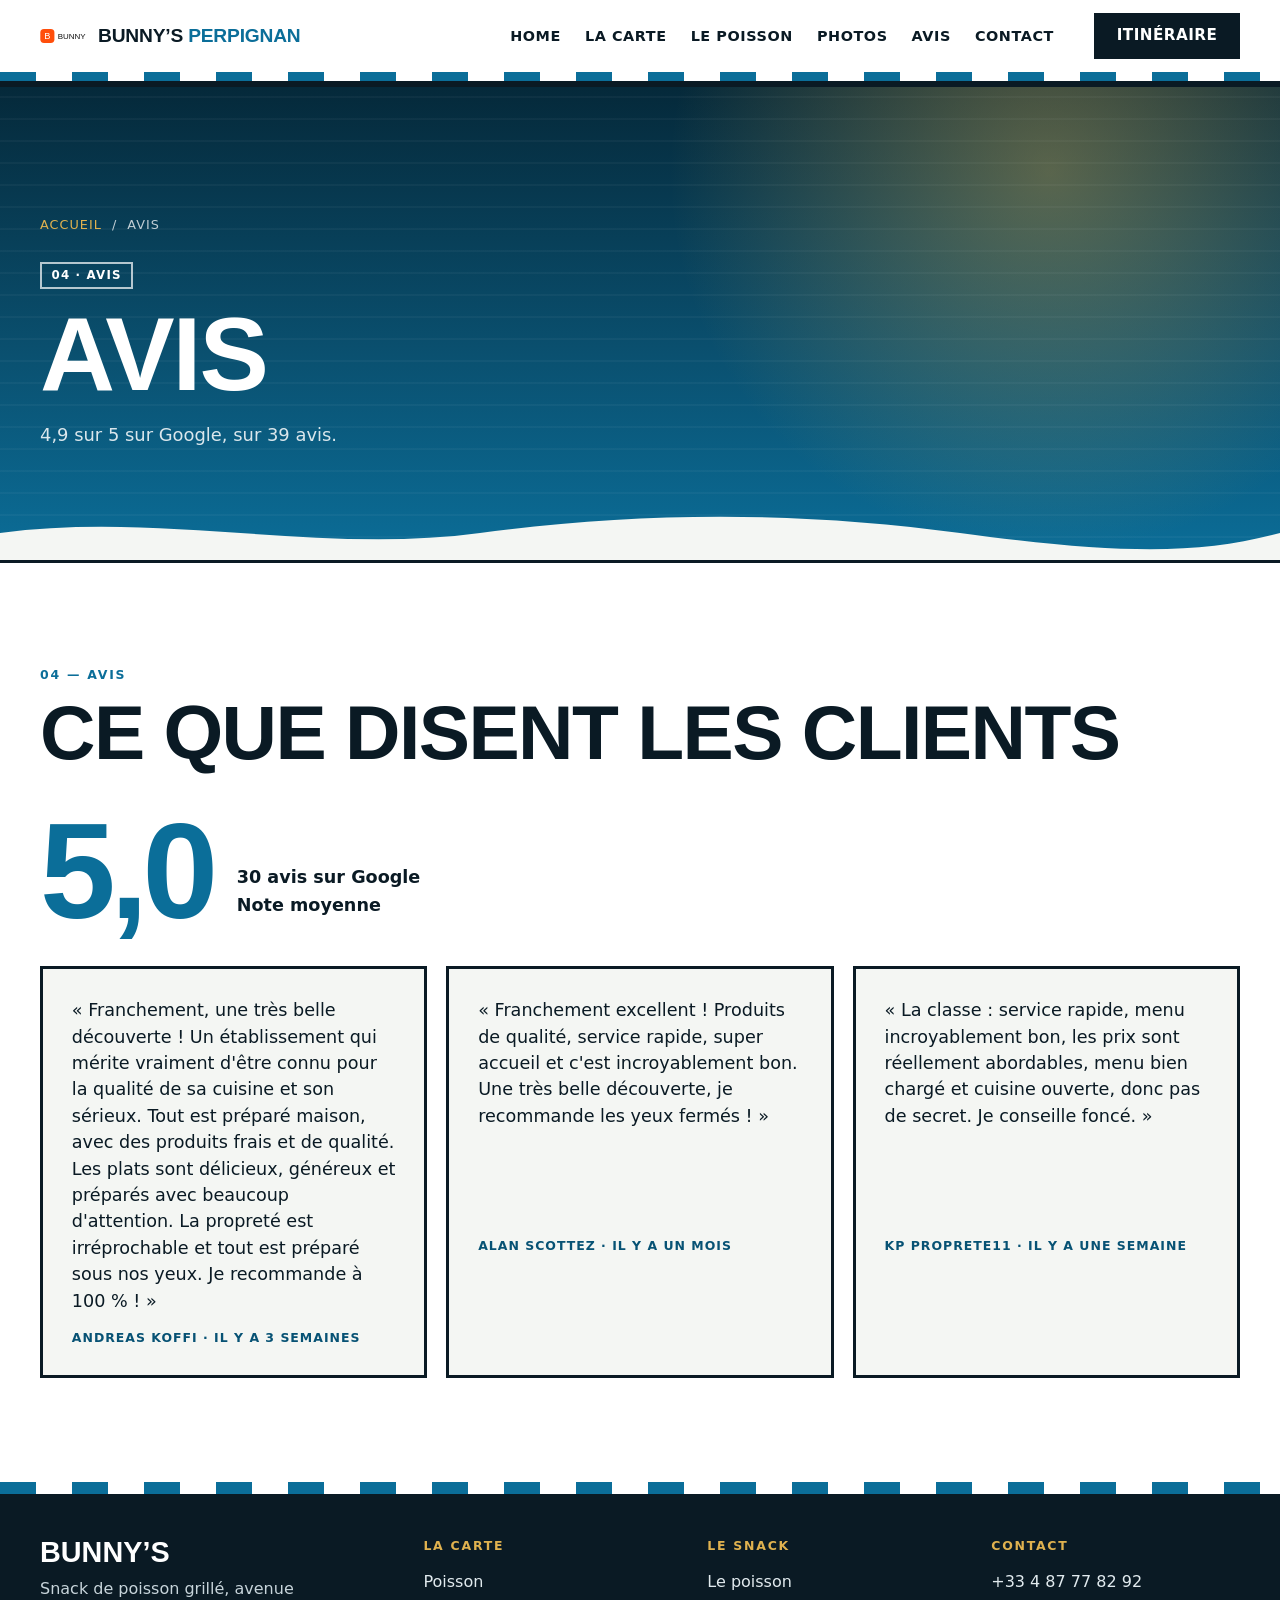
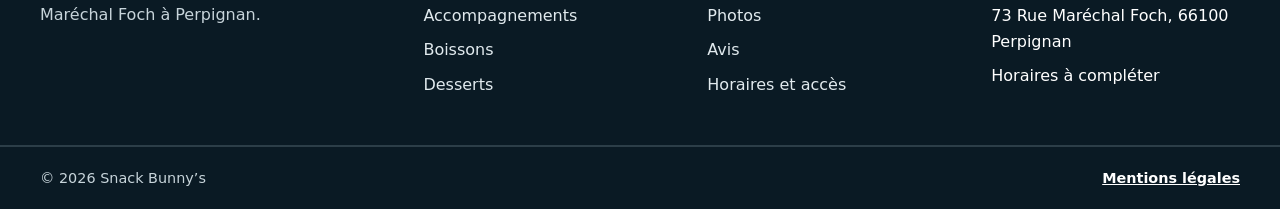
==== avis.html @ c8cc6d38 "Bunny3: Perpignan site with menu, reviews, business info and new icons Co-Authored-By: Claude Haiku " ====
<!doctype html>
<html lang="fr">
<head>
  <meta charset="UTF-8">
  <meta name="viewport" content="width=device-width, initial-scale=1">
  <title>Avis · Bunny’s</title>
  <meta name="description" content="Les avis clients du snack Bunny’s à Perpignan. Note Google 4,9/5 sur 39 avis.">
  <meta name="theme-color" content="#0B6E99">
  <meta name="color-scheme" content="light">
  <link rel="icon" href="assets/img/favicon.svg" type="image/svg+xml">
  <link rel="stylesheet" href="assets/css/styles.css">
  <link rel="stylesheet" href="assets/css/subpages5.css">
  <script>
    document.documentElement.classList.add('js');
    setTimeout(function () {
      if (!window.__ready) document.documentElement.classList.remove('js');
    }, 2500);
  </script>
</head>
<body class="lg-page">
  <a class="lg-skip" href="#main">Aller au contenu</a>

  <header class="lg-header">
    <nav class="lg-nav lg-wrap" aria-label="Navigation principale">
      <a class="lg-brand" href="index.html" aria-label="Snack Bunny’s, retour en haut">
        <img src="assets/img/logo-mark.svg" width="46" height="46" alt="">
        <span class="lg-brand__name">Bunny’s <span>Perpignan</span></span>
      </a>

      <ul class="lg-nav__links">
        <li><a href="index.html">Home</a></li>
        <li><a href="menu.html">La carte</a></li>
        <li><a href="poisson.html">Le poisson</a></li>
        <li><a href="photos.html">Photos</a></li>
        <li><a href="avis.html">Avis</a></li>
        <li><a href="contact.html">Contact</a></li>
      </ul>

      <a class="lg-btn lg-btn--navy lg-nav__cta" href="https://www.google.com/maps/dir/?api=1&amp;destination=Snack+La+Gamba+Perpignan+73+Rue+Mar%C3%A9chal+Foch+66100+B%C3%A9ziers" rel="noopener">Itinéraire</a>

      <button class="lg-burger" type="button" data-burger aria-expanded="false" aria-controls="drawer">
        <span class="lg-burger__label">Menu</span>
        <span class="lg-burger__bars" aria-hidden="true"></span>
      </button>
    </nav>
    <div class="lg-awning" aria-hidden="true"></div>
  </header>

  <div class="lg-drawer" id="drawer" hidden>
    <div class="lg-wrap lg-drawer__inner">
      <div class="lg-drawer__top">
        <span class="lg-drawer__title">Bunny’s</span>
        <button class="lg-icon-btn" type="button" data-drawer-close aria-label="Fermer le menu">
          <svg class="lg-icon" aria-hidden="true"><use href="#icon-close"></use></svg>
        </button>
      </div>
      <ol class="lg-drawer__links">
        <li><a href="index.html"><span>01</span>Home</a></li>
        <li><a href="menu.html"><span>02</span>La carte</a></li>
        <li><a href="poisson.html"><span>03</span>Le poisson</a></li>
        <li><a href="photos.html"><span>04</span>Photos</a></li>
        <li><a href="avis.html"><span>05</span>Avis</a></li>
        <li><a href="contact.html"><span>06</span>Contact</a></li>
      </ol>
      <ul class="lg-drawer__meta">
        <li data-open-status>Ouvert · Ferme à 00:00</li>
        <li>73 Rue Maréchal Foch, 66100 Perpignan</li>
        <li><a href="tel:+33487778292">+33 4 87 77 82 92</a></li>
      </ul>
    </div>
  </div>


  <main id="main">
    <section class="lg-sub-hero">
      <div class="lg-wrap">
        <nav class="lg-sub-hero__crumbs" aria-label="Fil d'Ariane"><a href="index.html">Accueil</a><span aria-hidden="true">/</span><span>Avis</span></nav>
        <p class="lg-sub-hero__kicker">04 · Avis</p>
        <h1 class="lg-sub-hero__title">Avis</h1>
        <p class="lg-sub-hero__lead">4,9 sur 5 sur Google, sur 39 avis.</p>
      </div>
      <svg class="lg-sub-hero__wave" viewBox="0 0 1440 90" preserveAspectRatio="none" aria-hidden="true" focusable="false"><path d="M0 45 C180 10 360 80 540 45 S900 10 1080 45 S1350 80 1440 45 L1440 90 L0 90 Z" fill="currentColor"/></svg>
    </section>

<section class="lg-section lg-avis" id="avis" aria-labelledby="avis-title">
      <div class="lg-wrap">
        <header class="lg-section__head lg-reveal">
          <p class="lg-kicker lg-kicker--sea">04 — Avis</p>
          <h2 class="lg-h2" id="avis-title">Ce que disent les clients</h2>
        </header>
        <div class="lg-avis__top lg-reveal">
          <p class="lg-avis__score">5,0</p>
          <p class="lg-avis__count">30 avis sur Google<br>Note moyenne</p>
        </div>
        <ul class="lg-quotes">
          <li class="lg-quote lg-reveal">
            <p class="lg-quote__text">« Franchement, une très belle découverte ! Un établissement qui mérite vraiment d'être connu pour la qualité de sa cuisine et son sérieux. Tout est préparé maison, avec des produits frais et de qualité. Les plats sont délicieux, généreux et préparés avec beaucoup d'attention. La propreté est irréprochable et tout est préparé sous nos yeux. Je recommande à 100 % ! »</p>
            <p class="lg-quote__who">Andreas Koffi · il y a 3 semaines</p>
          </li>
          <li class="lg-quote lg-reveal">
            <p class="lg-quote__text">« Franchement excellent ! Produits de qualité, service rapide, super accueil et c'est incroyablement bon. Une très belle découverte, je recommande les yeux fermés ! »</p>
            <p class="lg-quote__who">Alan Scottez · il y a un mois</p>
          </li>
          <li class="lg-quote lg-reveal">
            <p class="lg-quote__text">« La classe : service rapide, menu incroyablement bon, les prix sont réellement abordables, menu bien chargé et cuisine ouverte, donc pas de secret. Je conseille foncé. »</p>
            <p class="lg-quote__who">kp Proprete11 · il y a une semaine</p>
          </li>
        </ul>
      </div>
    </section>
  </main>

  <footer class="lg-footer">
    <div class="lg-wrap lg-footer__grid">
      <div>
        <p class="lg-footer__brand">Bunny’s</p>
        <p class="lg-footer__blurb">Snack de poisson grillé, avenue Maréchal Foch à Perpignan.</p>
      </div>
      <nav aria-labelledby="footer-carte">
        <h2 class="lg-footer__title" id="footer-carte">La carte</h2>
        <ul class="lg-footer__links">
          <li><a href="menu.html" data-menu-target="poisson">Poisson</a></li>
          <li><a href="menu.html" data-menu-target="accompagnements">Accompagnements</a></li>
          <li><a href="menu.html" data-menu-target="boissons">Boissons</a></li>
          <li><a href="menu.html" data-menu-target="desserts">Desserts</a></li>
        </ul>
      </nav>
      <nav aria-labelledby="footer-snack">
        <h2 class="lg-footer__title" id="footer-snack">Le snack</h2>
        <ul class="lg-footer__links">
          <li><a href="poisson.html">Le poisson</a></li>
          <li><a href="photos.html">Photos</a></li>
          <li><a href="avis.html">Avis</a></li>
          <li><a href="contact.html">Horaires et accès</a></li>
        </ul>
      </nav>
      <div>
        <h2 class="lg-footer__title">Contact</h2>
        <ul class="lg-footer__links">
          <li><a href="tel:+33487778292">+33 4 87 77 82 92</a></li>
          <li>73 Rue Maréchal Foch, 66100 Perpignan</li>
          <li data-open-status>Ouvert · Ferme à 00:00</li>
        </ul>
      </div>
    </div>
    <div class="lg-footer__bottom">
      <div class="lg-wrap lg-footer__bottom-inner">
        <p>© <span id="year">2026</span> Snack Bunny’s</p>
        <a href="mentions-legales.html">Mentions légales</a>
      </div>
    </div>
  </footer>

  <nav class="lg-dock" aria-label="Actions rapides">
    <a class="lg-dock__btn" href="tel:+33487778292">
      <svg class="lg-icon" aria-hidden="true"><use href="#icon-phone"></use></svg> Appeler
    </a>
    <a class="lg-dock__btn lg-dock__btn--sea" href="https://www.google.com/maps/dir/?api=1&amp;destination=Snack+La+Gamba+Perpignan+73+Rue+Mar%C3%A9chal+Foch+66100+B%C3%A9ziers" rel="noopener">Itinéraire</a>
  </nav>

  <dialog class="lg-lightbox" id="lightbox" aria-labelledby="lightbox-caption">
    <div class="lg-lightbox__inner">
      <button class="lg-icon-btn lg-lightbox__close" type="button" data-lightbox-close aria-label="Fermer la galerie">
        <svg class="lg-icon" aria-hidden="true"><use href="#icon-close"></use></svg>
      </button>
      <button class="lg-icon-btn" type="button" data-lightbox-prev aria-label="Photo précédente">
        <svg class="lg-icon" aria-hidden="true" style="transform:rotate(180deg)"><use href="#icon-arrow"></use></svg>
      </button>
      <figure class="lg-lightbox__figure">
        <img src="" alt="" width="1200" height="900">
        <figcaption id="lightbox-caption"><span data-lightbox-caption></span> <span class="lg-lightbox__count" data-lightbox-count></span></figcaption>
      </figure>
      <button class="lg-icon-btn" type="button" data-lightbox-next aria-label="Photo suivante">
        <svg class="lg-icon" aria-hidden="true"><use href="#icon-arrow"></use></svg>
      </button>
    </div>
  </dialog>

  <!-- Inline SVG sprite -->
  <svg width="0" height="0" style="position:absolute" aria-hidden="true" focusable="false">
    <symbol id="icon-arrow" viewBox="0 0 24 24"><path d="M5 12h14M13 6l6 6-6 6" fill="none" stroke="currentColor" stroke-width="2.4" stroke-linecap="square" stroke-linejoin="miter"/></symbol>
    <symbol id="icon-phone" viewBox="0 0 24 24"><path d="M5 4h4l2 5-2.5 1.5a11 11 0 0 0 5 5L15 13l5 2v4a2 2 0 0 1-2 2A16 16 0 0 1 3 6a2 2 0 0 1 2-2" fill="none" stroke="currentColor" stroke-width="2.2" stroke-linejoin="miter"/></symbol>
    <symbol id="icon-close" viewBox="0 0 24 24"><path d="M6 6l12 12M18 6L6 18" fill="none" stroke="currentColor" stroke-width="2.4" stroke-linecap="square"/></symbol>
  </svg>

  <script src="assets/js/main.js" defer></script>
</body>
</html>
---- assets/css/styles.css ----
/* ==========================================================================
   La Gamba Royale · Template 5 · styles.css
   Market and harbour look: chalkboard, ticket menu, awning stripes.
   Square corners, thick ink rules, no shadows. Prefix: lg-
   Tokens on :root   Mobile-first
   ========================================================================== */

/* ---------- 1. Fonts & tokens ---------- */
@font-face {
  font-family: "Syne";
  src: url("../fonts/syne-latin-wght-normal.woff2") format("woff2");
  font-weight: 400 800;
  font-style: normal;
  font-display: swap;
}
@font-face {
  font-family: "Public Sans";
  src: url("../fonts/public-sans-latin-wght-normal.woff2") format("woff2");
  font-weight: 100 900;
  font-style: normal;
  font-display: swap;
}

:root {
  --paper: #F4F6F3;
  --white: #FFFFFF;
  --ink: #0A1A24;
  --ink-soft: #2C3E48;
  --muted: #4A5B63;
  --sea: #0B6E99;
  --sea-deep: #075274;
  --aqua: #CFE9EF;
  --brass: #E0B24F;
  --chalk-bg: #1F2D35;
  --chalk: #EEF2EE;
  --wood: #8A6A44;

  --font-display: "Syne", "Arial Black", "Helvetica Neue", Arial, sans-serif;
  --font-body: "Public Sans", system-ui, -apple-system, "Segoe UI", Roboto, Arial, sans-serif;

  --rule: 3px solid var(--ink);
  --header-h: 72px;
}

/* ---------- 2. Base ---------- */
*,
*::before,
*::after { box-sizing: border-box; }

html {
  scroll-behavior: smooth;
  -webkit-text-size-adjust: 100%;
}

body {
  margin: 0;
  background: var(--paper);
  color: var(--ink);
  font: 400 1rem/1.6 var(--font-body);
  overflow-x: hidden;
  padding-bottom: 84px;
}
body.is-locked { overflow: hidden; }

img,
svg { display: block; max-width: 100%; }

h1, h2, h3, p, ul, ol, figure, dl, dd, blockquote { margin: 0; }
ul, ol { padding: 0; list-style: none; }
a { color: inherit; }

h1, h2, h3 {
  font-family: var(--font-display);
  font-weight: 800;
  line-height: .95;
  letter-spacing: -0.02em;
}

:focus-visible {
  outline: 3px solid var(--brass);
  outline-offset: 2px;
  box-shadow: 0 0 0 5px var(--ink);
}

.lg-visually-hidden {
  position: absolute;
  width: 1px;
  height: 1px;
  overflow: hidden;
  clip: rect(0 0 0 0);
  white-space: nowrap;
}

.lg-skip {
  position: absolute;
  left: 16px;
  top: -100px;
  z-index: 100;
  padding: 10px 16px;
  background: var(--brass);
  color: var(--ink);
  border: var(--rule);
  font-weight: 700;
  text-decoration: none;
}
.lg-skip:focus { top: 16px; }

/* Visible placeholder marker: replace before going live */
.lg-placeholder {
  background: var(--brass);
  color: var(--ink);
  padding: 0 .3em;
  font-weight: 700;
}

.lg-wrap {
  width: min(100% - 32px, 1200px);
  margin-inline: auto;
}

.lg-section {
  padding-block: clamp(4rem, 9vw, 6.5rem);
  border-top: var(--rule);
  scroll-margin-top: calc(var(--header-h) + 14px);
}

.lg-section__head {
  display: grid;
  gap: .8rem;
  margin-bottom: clamp(2rem, 5vw, 3rem);
}

.lg-h2 {
  font-size: clamp(2.5rem, 7vw, 4.8rem);
  text-transform: uppercase;
}

.lg-kicker {
  font: 700 .78rem/1.3 var(--font-body);
  letter-spacing: .14em;
  text-transform: uppercase;
}
.lg-kicker--sea { color: var(--sea); }

.lg-note {
  margin-top: 1rem;
  font-size: .92rem;
  color: var(--muted);
}

.lg-icon {
  width: 1.1em;
  height: 1.1em;
  flex: none;
  color: currentColor;
}

.lg-photo {
  width: 100%;
  height: 100%;
  object-fit: cover;
  background: linear-gradient(135deg, #B9DCE6 0%, #0B6E99 100%);
}

/* ---------- 3. Buttons ---------- */
.lg-btn {
  display: inline-flex;
  align-items: center;
  justify-content: center;
  gap: .55em;
  min-height: 52px;
  padding: .75em 1.3em;
  border: var(--rule);
  border-radius: 0;
  background: var(--white);
  color: var(--ink);
  font: 700 .95rem/1 var(--font-body);
  letter-spacing: .03em;
  text-transform: uppercase;
  text-decoration: none;
  cursor: pointer;
  transition: background-color .15s ease, color .15s ease;
}
.lg-btn:hover { background: var(--ink); color: var(--white); }

.lg-btn--navy { background: var(--ink); color: var(--white); }
.lg-btn--navy:hover { background: var(--sea); border-color: var(--sea); }

.lg-btn--sea { background: var(--sea); color: var(--white); border-color: var(--sea); }
.lg-btn--sea:hover { background: var(--ink); border-color: var(--ink); }

.lg-btn--line { background: transparent; }
.lg-btn--line-navy { background: transparent; border-color: var(--white); color: var(--white); }
.lg-btn--line-navy:hover { background: var(--white); color: var(--ink); }

.lg-icon-btn {
  display: inline-grid;
  place-items: center;
  width: 50px;
  height: 50px;
  border: var(--rule);
  border-radius: 0;
  background: var(--white);
  color: var(--ink);
  cursor: pointer;
}
.lg-icon-btn:hover { background: var(--ink); color: var(--white); }

/* ---------- 4. Header, awning, drawer ---------- */
.lg-progress {
  position: fixed;
  inset: 0 0 auto 0;
  height: 5px;
  z-index: 70;
  background: var(--brass);
  transform-origin: 0 50%;
  transform: scaleX(0);
}

.lg-header {
  position: sticky;
  top: 0;
  z-index: 50;
  background: var(--white);
  border-bottom: var(--rule);
}

/* Striped awning under the header */
.lg-awning {
  height: 12px;
  background: repeating-linear-gradient(90deg, var(--sea) 0 36px, var(--white) 36px 72px);
  border-bottom: var(--rule);
}

.lg-nav {
  display: flex;
  align-items: center;
  gap: 1rem;
  min-height: var(--header-h);
}

.lg-brand {
  display: inline-flex;
  align-items: center;
  gap: .75rem;
  margin-right: auto;
  text-decoration: none;
}
.lg-brand__name {
  font: 800 1.2rem/1 var(--font-display);
  text-transform: uppercase;
  letter-spacing: -0.01em;
}
.lg-brand__name span { color: var(--sea); }

.lg-nav__links { display: none; }
.lg-nav__cta { display: none; min-height: 46px; padding-block: .55em; }

.lg-burger {
  display: inline-flex;
  align-items: center;
  gap: .7rem;
  min-height: 48px;
  padding: 0;
  border: 0;
  background: none;
  color: var(--ink);
  font: 700 .85rem/1 var(--font-body);
  letter-spacing: .1em;
  text-transform: uppercase;
  cursor: pointer;
}
.lg-burger__bars,
.lg-burger__bars::before,
.lg-burger__bars::after {
  display: block;
  width: 26px;
  height: 3px;
  background: var(--ink);
  content: "";
}
.lg-burger__bars { position: relative; }
.lg-burger__bars::before { position: absolute; top: -8px; left: 0; }
.lg-burger__bars::after { position: absolute; top: 8px; left: 0; }

.lg-drawer {
  position: fixed;
  inset: 0;
  z-index: 60;
  overflow-y: auto;
  background: var(--paper);
  animation: lg-in .3s ease both;
}
.lg-drawer[hidden] { display: none; }
.lg-drawer__inner {
  display: flex;
  flex-direction: column;
  min-height: 100%;
  padding-block: 1rem 2rem;
}
.lg-drawer__top {
  display: flex;
  align-items: center;
  justify-content: space-between;
  min-height: var(--header-h);
}
.lg-drawer__title {
  font: 800 1.3rem/1 var(--font-display);
  text-transform: uppercase;
}
.lg-drawer__links {
  display: grid;
  margin-block: 2rem;
  border-top: var(--rule);
}
.lg-drawer__links a {
  display: flex;
  align-items: baseline;
  gap: 1rem;
  padding-block: .9rem;
  border-bottom: var(--rule);
  font: 800 clamp(2.3rem, 9vw, 3.2rem)/1 var(--font-display);
  text-transform: uppercase;
  text-decoration: none;
}
.lg-drawer__links a:hover { color: var(--sea); }
.lg-drawer__links span {
  font: 700 .85rem/1 var(--font-body);
  color: var(--sea);
}
.lg-drawer__meta {
  display: grid;
  gap: .5rem;
  margin-top: auto;
  font-size: 1.05rem;
}

@keyframes lg-in {
  from { opacity: 0; transform: translateY(12px); }
  to { opacity: 1; transform: none; }
}

/* ---------- 5. Hero: sea sky, chalkboard menu, wave edge ---------- */
.lg-hero {
  position: relative;
  isolation: isolate;
  overflow: hidden;
  color: var(--white);
  padding-block: clamp(3rem, 7vw, 5rem) clamp(5rem, 10vw, 7rem);
  background:
    radial-gradient(circle at 82% 18%, rgba(224, 178, 79, .38) 0, rgba(224, 178, 79, 0) 34%),
    linear-gradient(180deg, #05293A 0%, #0A4F6E 55%, #0B6E99 100%);
}
/* Faint horizontal sea lines */
.lg-hero::before {
  content: "";
  position: absolute;
  inset: 0;
  z-index: -1;
  background: repeating-linear-gradient(0deg, rgba(255, 255, 255, .035) 0 2px, transparent 2px 22px);
}
.lg-hero__grid {
  display: grid;
  gap: 3rem;
  align-items: center;
}
.lg-hero__text { display: grid; gap: 1.3rem; }
.lg-hero__eyebrow {
  justify-self: start;
  padding: .4em .8em;
  border: 2px solid rgba(255, 255, 255, .7);
  font: 700 .74rem/1.2 var(--font-body);
  letter-spacing: .16em;
  text-transform: uppercase;
}
.lg-hero__title {
  display: grid;
  font-size: clamp(3.8rem, 14vw, 9rem);
  line-height: .84;
  text-transform: uppercase;
  letter-spacing: -0.035em;
}
.lg-hero__word { display: block; }
.lg-hero__word--outline {
  color: transparent;
  -webkit-text-stroke: 2px var(--white);
  padding-left: .3em;
}
.lg-hero__lead {
  max-width: 40ch;
  font-size: clamp(1.1rem, 2.4vw, 1.3rem);
  color: #E4F3F8;
}
.lg-hero .lg-placeholder { color: var(--ink); }
.lg-hero__actions {
  display: flex;
  flex-wrap: wrap;
  gap: .75rem;
}
.lg-hero .lg-btn--line-navy:hover { color: var(--ink); }
.lg-btn--brass {
  background: var(--brass);
  border-color: var(--brass);
  color: var(--ink);
}
.lg-btn--brass:hover { background: var(--white); border-color: var(--white); color: var(--ink); }

/* Chalkboard, tilted, with a brass tag */
.lg-board {
  position: relative;
  justify-self: center;
  width: 100%;
  max-width: 440px;
  padding: 2.2rem 1.8rem 1.6rem;
  background: var(--chalk-bg);
  color: var(--chalk);
  border: 12px solid var(--wood);
  box-shadow: 0 30px 50px -28px rgba(0, 0, 0, .6), inset 0 0 0 3px rgba(238, 242, 238, .08);
  transform: rotate(-2deg);
}
.lg-board__tag {
  position: absolute;
  top: -18px;
  right: -14px;
  padding: .45em .8em;
  background: var(--brass);
  color: var(--ink);
  border: 2px solid var(--ink);
  font: 800 .72rem/1.2 var(--font-body);
  letter-spacing: .08em;
  text-transform: uppercase;
  transform: rotate(4deg);
}
.lg-board__head {
  font: 800 2rem/1 var(--font-display);
  text-transform: uppercase;
  text-align: center;
  padding-bottom: .9rem;
  margin-bottom: .6rem;
  border-bottom: 2px dashed rgba(238, 242, 238, .5);
}
.lg-board__list { display: grid; gap: .8rem; }
.lg-board__list li {
  display: flex;
  align-items: baseline;
  gap: .5rem;
  font-size: 1.15rem;
  font-weight: 600;
}
.lg-board__dots {
  flex: 1;
  min-width: 1.5rem;
  border-bottom: 2px dotted rgba(238, 242, 238, .6);
  transform: translateY(-.3em);
}
.lg-board .lg-placeholder { background: var(--brass); }
.lg-board__rating {
  margin-top: 1.2rem;
  padding-top: .9rem;
  border-top: 2px dashed rgba(238, 242, 238, .5);
  text-align: center;
  font-weight: 700;
}
.lg-board__score {
  font: 800 1.8rem/1 var(--font-display);
  color: var(--brass);
  margin-right: .3rem;
}

/* Wave edge into the paper section below */
.lg-hero__wave {
  position: absolute;
  left: 0;
  bottom: -1px;
  width: 100%;
  height: 70px;
  color: var(--paper);
}

/* ---------- 6. Info board: four tiles under the hero ---------- */
.lg-board-info {
  background: var(--paper);
  padding-block: 0 clamp(3rem, 7vw, 4.5rem);
}
.lg-board-info__grid {
  display: grid;
  gap: 0;
  border: var(--rule);
  background: var(--white);
  transform: translateY(-1.5rem);
  box-shadow: none;
}
.lg-tile {
  display: grid;
  align-content: start;
  gap: .5rem;
  padding: 1.3rem 1.4rem;
  border-bottom: var(--rule);
}
.lg-tile:last-child { border-bottom: 0; }
.lg-tile__label {
  display: inline-flex;
  justify-self: start;
  padding: .25em .6em;
  background: var(--ink);
  color: var(--white);
  font: 700 .7rem/1.3 var(--font-body);
  letter-spacing: .12em;
  text-transform: uppercase;
}
.lg-tile__status {
  font: 800 1.35rem/1.2 var(--font-display);
  text-transform: uppercase;
}
.lg-tile__value {
  font-weight: 700;
  font-size: 1.1rem;
  line-height: 1.35;
}

/* Phone tile: solid sea block, reads as the main action */
.lg-tile--call {
  background: var(--sea);
  color: var(--white);
}
.lg-tile--call .lg-tile__label {
  background: var(--white);
  color: var(--ink);
}
.lg-tile__phone {
  display: inline-flex;
  align-items: center;
  gap: .5rem;
  font: 800 1.35rem/1.2 var(--font-display);
  text-decoration: none;
  color: var(--white);
}
.lg-tile__phone:hover { text-decoration: underline; text-underline-offset: 4px; }

/* Services: checklist with square ticks */
.lg-checks {
  display: grid;
  gap: .35rem;
  font-weight: 700;
}
.lg-checks li {
  display: flex;
  align-items: center;
  gap: .55rem;
}
.lg-checks li::before {
  content: "";
  flex: none;
  width: 14px;
  height: 14px;
  background: var(--sea);
  border: 2px solid var(--ink);
}

/* ---------- 7. Tableau: tabs and ticket cards ---------- */
.lg-tableau { background: var(--paper); }
.lg-tabs {
  display: flex;
  flex-wrap: wrap;
  gap: .5rem;
  margin-bottom: 2rem;
}
.lg-tab {
  min-height: 48px;
  padding: .6em 1.2em;
  border: var(--rule);
  border-radius: 0;
  background: var(--white);
  color: var(--ink);
  font: 700 .98rem/1 var(--font-body);
  text-transform: uppercase;
  letter-spacing: .03em;
  cursor: pointer;
}
.lg-tab:hover { background: var(--aqua); }
.lg-tab[aria-selected="true"] {
  background: var(--ink);
  color: var(--white);
}

.lg-panel[hidden] { display: none; }

.lg-tickets {
  display: grid;
  gap: 1.2rem;
}
.lg-ticket {
  position: relative;
  display: grid;
  align-content: start;
  gap: .6rem;
  padding: 1.6rem 1.6rem 1.4rem;
  background: var(--white);
  border: var(--rule);
}
/* Perforation: a dashed rule near the top, like a torn ticket */
.lg-ticket::before {
  content: "";
  position: absolute;
  left: 0;
  right: 0;
  top: 52px;
  border-top: 2px dashed var(--ink);
}
.lg-ticket__no {
  justify-self: start;
  padding: .3em .6em;
  background: var(--brass);
  border: 2px solid var(--ink);
  font: 800 .75rem/1 var(--font-body);
  letter-spacing: .08em;
  text-transform: uppercase;
}
.lg-ticket__name {
  padding-top: 1.6rem;
  font-size: clamp(1.7rem, 4vw, 2.2rem);
  text-transform: uppercase;
}
.lg-ticket__desc { color: var(--muted); }
.lg-ticket__price {
  margin-top: .6rem;
  font: 800 1.3rem/1 var(--font-display);
  color: var(--sea);
}

.lg-rows { display: grid; }
.lg-row {
  display: flex;
  align-items: baseline;
  gap: .6rem;
  padding: 1rem 0;
  border-bottom: 2px solid var(--ink);
  font-size: 1.1rem;
}
.lg-row:first-child { border-top: 2px solid var(--ink); }
.lg-row__name { font-weight: 700; }
.lg-row__leader {
  flex: 1;
  min-width: 2rem;
  border-bottom: 2px dotted var(--ink);
  transform: translateY(-.3em);
}
.lg-row__price {
  font-weight: 800;
  white-space: nowrap;
  color: var(--sea);
}

/* ---------- 8. Poisson: steps ---------- */
.lg-poisson { background: var(--aqua); }
.lg-poisson__grid {
  display: grid;
  gap: 2.5rem;
  align-items: center;
}
.lg-poisson__figure {
  position: relative;
  aspect-ratio: 1 / 1;
  border: var(--rule);
  overflow: hidden;
  background: var(--white);
}
.lg-poisson__figure .lg-photo { position: absolute; inset: 0; }
.lg-poisson__body { display: grid; gap: 1.4rem; align-content: start; }
.lg-poisson__body .lg-h2 { font-size: clamp(2.3rem, 6vw, 4rem); }
.lg-steps { display: grid; gap: 1rem; }
.lg-steps li {
  display: grid;
  grid-template-columns: 3.2rem 1fr;
  gap: 1rem;
  align-items: start;
  padding: 1rem;
  background: var(--white);
  border: var(--rule);
}
.lg-steps li > span {
  display: grid;
  place-items: center;
  width: 3.2rem;
  height: 3.2rem;
  background: var(--sea);
  color: var(--white);
  font: 800 1.3rem/1 var(--font-display);
}
.lg-steps h3 {
  font-size: 1.25rem;
  text-transform: uppercase;
  margin-bottom: .2rem;
}
.lg-steps p { color: var(--muted); }
.lg-poisson__note { font-weight: 700; }

/* ---------- 9. Photos: contact sheet ---------- */
.lg-photos { background: var(--paper); }
.lg-sheet {
  display: grid;
  gap: 1.2rem;
  padding: 1.2rem;
  background: var(--ink);
}
.lg-sheet__frame {
  position: relative;
  display: block;
  padding: 10px 10px 44px;
  background: var(--white);
  border: 0;
  cursor: zoom-in;
  transition: transform .2s ease;
}
.lg-sheet__frame:hover { transform: rotate(-1deg) scale(1.01); }
.lg-sheet__frame .lg-photo {
  aspect-ratio: 4 / 3;
  height: auto;
}
.lg-sheet__no {
  position: absolute;
  left: 10px;
  bottom: 12px;
  font: 800 1.1rem/1 var(--font-display);
  color: var(--ink);
}

/* ---------- 10. Avis ---------- */
.lg-avis { background: var(--white); }
.lg-avis__top {
  display: flex;
  flex-wrap: wrap;
  align-items: flex-end;
  gap: .5rem 1.5rem;
  margin-bottom: 2.5rem;
}
.lg-avis__score {
  font: 800 clamp(5rem, 16vw, 8.5rem)/.8 var(--font-display);
  color: var(--sea);
  letter-spacing: -0.04em;
}
.lg-avis__count {
  font-weight: 700;
  font-size: 1.1rem;
  padding-bottom: .4rem;
}
.lg-quotes {
  display: grid;
  gap: 1.2rem;
}
.lg-quote {
  display: grid;
  gap: 1rem;
  padding: 1.8rem;
  background: var(--paper);
  border: var(--rule);
}
.lg-quote__text {
  font-size: 1.1rem;
  line-height: 1.5;
  font-weight: 500;
}
.lg-quote__who {
  font: 700 .78rem/1.3 var(--font-body);
  letter-spacing: .08em;
  text-transform: uppercase;
  color: var(--sea-deep);
}

/* ---------- 11. Infos ---------- */
.lg-infos { background: var(--paper); }
.lg-infos__grid {
  display: grid;
  gap: 1.5rem;
}
.lg-card {
  display: grid;
  align-content: start;
  gap: 1rem;
  padding: 1.8rem;
  background: var(--white);
  border: var(--rule);
}
.lg-card__title {
  font-size: 1.7rem;
  text-transform: uppercase;
  padding-bottom: .6rem;
  border-bottom: var(--rule);
}
.lg-card__big {
  font: 700 1.3rem/1.3 var(--font-body);
}
.lg-card__phone { font-size: 1.3rem; font-weight: 800; }
.lg-card__phone a { text-decoration: none; color: var(--sea); }

.lg-hours { display: grid; }
.lg-hours li {
  display: flex;
  justify-content: space-between;
  gap: 1rem;
  padding: .55rem 0;
  border-bottom: 1px dashed var(--ink);
  font-weight: 700;
}
.lg-hours__time { text-align: right; font-weight: 500; }
.lg-hours li.is-today {
  background: var(--brass);
  padding-inline: .6rem;
  margin-inline: -.6rem;
  border-bottom-color: transparent;
}

.lg-map {
  position: relative;
  min-height: 300px;
  overflow: hidden;
  border: var(--rule);
  background: var(--aqua);
}
.lg-map img {
  width: 100%;
  height: 100%;
  min-height: 300px;
  object-fit: cover;
}
.lg-map figcaption {
  position: absolute;
  left: 1rem;
  bottom: 1rem;
}

/* ---------- 12. CTA ---------- */
.lg-cta {
  background: var(--sea);
  color: var(--white);
  padding-block: clamp(4rem, 9vw, 6.5rem);
}
.lg-cta__inner {
  display: grid;
  gap: 1.2rem;
  justify-items: start;
}
.lg-cta__title {
  font-size: clamp(2.8rem, 9vw, 6rem);
  text-transform: uppercase;
  line-height: .9;
}
.lg-cta__title span {
  background: var(--brass);
  color: var(--ink);
  padding: 0 .15em;
}
.lg-cta__status { font-weight: 700; }
.lg-cta__actions {
  display: flex;
  flex-wrap: wrap;
  gap: .75rem;
  margin-top: .4rem;
}
.lg-cta .lg-placeholder { color: var(--ink); }

/* ---------- 13. Footer ---------- */
.lg-footer {
  position: relative;
  background: var(--ink);
  color: var(--white);
  padding-top: 3.5rem;
}
.lg-footer::before {
  content: "";
  position: absolute;
  left: 0;
  right: 0;
  top: 0;
  height: 12px;
  background: repeating-linear-gradient(90deg, var(--sea) 0 36px, var(--white) 36px 72px);
}
.lg-footer__grid {
  display: grid;
  gap: 2.2rem;
}
.lg-footer__brand {
  font: 800 1.8rem/1 var(--font-display);
  text-transform: uppercase;
}
.lg-footer__blurb {
  margin-top: .6rem;
  color: #C7D4DA;
  max-width: 28ch;
}
.lg-footer__title {
  font: 700 .78rem/1.3 var(--font-body);
  letter-spacing: .14em;
  text-transform: uppercase;
  color: var(--brass);
  margin-bottom: .9rem;
}
.lg-footer__links { display: grid; gap: .55rem; }
.lg-footer__links a { text-decoration: none; color: #E1EAEE; }
.lg-footer__links a:hover { color: var(--brass); text-decoration: underline; text-underline-offset: 3px; }
.lg-footer :focus-visible { outline-color: var(--brass); box-shadow: none; }
.lg-footer .lg-placeholder { color: var(--ink); }
.lg-footer__bottom {
  margin-top: 3rem;
  border-top: 2px solid var(--ink-soft);
  padding-block: 1.2rem;
  font-size: .9rem;
  color: #C7D4DA;
}
.lg-footer__bottom-inner {
  display: flex;
  flex-wrap: wrap;
  gap: .5rem 1.5rem;
  justify-content: space-between;
}
.lg-footer__bottom a { color: var(--white); font-weight: 700; }

/* ---------- 14. Mobile dock ---------- */
.lg-dock {
  position: fixed;
  inset: auto 0 0 0;
  z-index: 40;
  display: grid;
  grid-template-columns: 1fr 1fr;
  background: var(--white);
  border-top: var(--rule);
  padding-bottom: env(safe-area-inset-bottom);
}
.lg-dock__btn {
  display: inline-flex;
  align-items: center;
  justify-content: center;
  gap: .4em;
  min-height: 56px;
  color: var(--ink);
  font: 700 .95rem/1 var(--font-body);
  text-transform: uppercase;
  text-decoration: none;
}
.lg-dock__btn + .lg-dock__btn { border-left: var(--rule); }
.lg-dock__btn--sea { background: var(--sea); color: var(--white); }

/* ---------- 15. Lightbox ---------- */
.lg-lightbox {
  width: min(100% - 24px, 1100px);
  max-height: calc(100svh - 24px);
  padding: 0;
  border: var(--rule);
  border-radius: 0;
  background: var(--white);
  color: var(--ink);
}
.lg-lightbox::backdrop { background: rgba(10, 26, 36, .88); }
.lg-lightbox[open] { display: block; }
.lg-lightbox__inner {
  display: grid;
  grid-template-columns: auto 1fr auto;
  align-items: center;
  gap: .75rem;
  padding: 1rem;
}
.lg-lightbox__figure { display: grid; gap: .6rem; min-width: 0; }
.lg-lightbox__figure img {
  width: 100%;
  max-height: calc(100svh - 170px);
  object-fit: contain;
  background: var(--paper);
  border: 2px solid var(--ink);
}
.lg-lightbox__figure figcaption { font-weight: 700; }
.lg-lightbox__count { color: var(--muted); margin-left: .5rem; }
.lg-lightbox__close {
  position: absolute;
  top: .6rem;
  right: .6rem;
  z-index: 1;
}

/* ---------- 16. Reveal ---------- */
.lg-reveal {
  transition:
    opacity .6s ease var(--delay, 0s),
    transform .6s ease var(--delay, 0s);
}
.js .lg-reveal:not(.is-visible) {
  opacity: 0;
  transform: translateY(16px);
}

/* ---------- 17. Legal page ---------- */
.lg-legal {
  width: min(100% - 32px, 768px);
  padding-block: clamp(3rem, 7vw, 5rem);
}
.lg-legal__title {
  margin-top: .8rem;
  font-size: clamp(2.8rem, 8vw, 4.4rem);
  text-transform: uppercase;
}
.lg-legal__updated {
  margin-top: 1rem;
  margin-bottom: 1.25rem;
  color: var(--muted);
}
.lg-legal__section {
  padding-block: 2rem;
  border-top: var(--rule);
}
.lg-legal__h {
  display: flex;
  flex-wrap: wrap;
  gap: .3rem .7rem;
  margin-bottom: 1rem;
  font-size: clamp(1.4rem, 4vw, 1.8rem);
  text-transform: uppercase;
}
.lg-legal__h span { color: var(--sea); }
.lg-legal__section p + p { margin-top: .8rem; }
.lg-legal__section a { color: var(--sea); font-weight: 700; }
.lg-legal__dl { display: grid; gap: .2rem 1rem; }
.lg-legal__dl dt {
  margin-top: .7rem;
  font: 700 .78rem/1.4 var(--font-body);
  letter-spacing: .06em;
  text-transform: uppercase;
  color: var(--muted);
}
.lg-legal__dl dd { font-size: 1.05rem; }
.lg-legal__back { margin-top: 2.5rem; }
.lg-legal .lg-btn--line-navy { border-color: var(--ink); color: var(--ink); }
.lg-legal .lg-btn--line-navy:hover { background: var(--ink); color: var(--white); }

/* ---------- 18. Breakpoints ---------- */
@media (min-width: 560px) {
  .lg-board-info__grid { grid-template-columns: 1fr 1fr; }
  .lg-tile:nth-child(odd) { border-right: var(--rule); }
  .lg-tile:nth-child(-n+2) { border-bottom: var(--rule); }
  .lg-tile:nth-child(n+3) { border-bottom: 0; }
  .lg-sheet { grid-template-columns: repeat(2, 1fr); }
  .lg-legal__dl { grid-template-columns: 220px 1fr; }
  .lg-legal__dl dt { margin-top: .3rem; }
}

@media (min-width: 760px) {
  .lg-tickets { grid-template-columns: 1fr 1fr; }
  .lg-poisson__grid { grid-template-columns: 1fr 1fr; gap: 4rem; }
  .lg-quotes { grid-template-columns: repeat(3, 1fr); }
  .lg-infos__grid { grid-template-columns: 1fr 1fr; }
  .lg-map { grid-column: span 2; min-height: 360px; }
  .lg-map img { min-height: 360px; }
  .lg-board-info__grid { grid-template-columns: repeat(4, 1fr); transform: translateY(-2.5rem); }
  .lg-tile { border-bottom: 0; border-right: var(--rule); }
  .lg-tile:last-child { border-right: 0; }
  .lg-footer__grid { grid-template-columns: 1.4fr 1fr 1fr 1fr; }
  .lg-sheet { grid-template-columns: repeat(3, 1fr); }
  .lg-dock { display: none; }
  body { padding-bottom: 0; }
  .lg-nav__cta { display: inline-flex; }
  .lg-hero__grid { grid-template-columns: 1.1fr .9fr; }
}

@media (min-width: 900px) {
  .lg-burger { display: none; }
  .lg-drawer { display: none !important; }
  .lg-nav__links {
    display: flex;
    gap: 1.5rem;
    font-weight: 700;
    font-size: .9rem;
    text-transform: uppercase;
    letter-spacing: .04em;
  }
  .lg-nav__links a {
    text-decoration: none;
    padding-block: .3rem;
    border-bottom: 3px solid transparent;
  }
  .lg-nav__links a:hover { border-bottom-color: var(--sea); }
  .lg-nav__cta { margin-left: 1.5rem; }
  .lg-infos__grid { grid-template-columns: 1fr 1fr 1fr; }
  .lg-map { grid-column: auto; min-height: 100%; }
  .lg-map img { height: 100%; }
}

/* ---------- 19. Reduced motion ---------- */
@media (prefers-reduced-motion: reduce) {
  *,
  *::before,
  *::after {
    animation-duration: .01ms !important;
    animation-iteration-count: 1 !important;
    transition-duration: .01ms !important;
    scroll-behavior: auto !important;
  }
  .lg-reveal,
  .js .lg-reveal:not(.is-visible) {
    opacity: 1;
    transform: none;
  }
}

/* Hero photo: faded into the sea gradient, behind the text and board */
.lg-hero__photo {
  position: absolute;
  inset: 0;
  z-index: -1;
  margin: 0;
}
.lg-hero__photo img {
  width: 100%;
  height: 100%;
  object-fit: cover;
  opacity: .42;
  -webkit-mask-image: linear-gradient(90deg, transparent 0%, #000 45%, #000 100%);
          mask-image: linear-gradient(90deg, transparent 0%, #000 45%, #000 100%);
}
---- assets/css/subpages5.css ----
/* Sub-pages for La Gamba Royale: menu and contact */
.lg-page .lg-sub-hero {
  position: relative;
  overflow: hidden;
  padding: calc(var(--header-h) + 56px) 0 clamp(72px, 9vw, 110px);
  color: var(--white);
  background:
    radial-gradient(circle at 82% 18%, rgba(224, 178, 79, .38) 0, rgba(224, 178, 79, 0) 34%),
    linear-gradient(180deg, #05293A 0%, #0A4F6E 55%, #0B6E99 100%);
}
.lg-page .lg-sub-hero::before {
  content: "";
  position: absolute;
  inset: 0;
  background: repeating-linear-gradient(0deg, rgba(255, 255, 255, .035) 0 2px, transparent 2px 22px);
  pointer-events: none;
}
.lg-sub-hero__crumbs {
  position: relative;
  display: flex;
  gap: 10px;
  font-size: .8rem;
  letter-spacing: .08em;
  text-transform: uppercase;
  color: rgba(255, 255, 255, .75);
  margin-bottom: 26px;
}
.lg-sub-hero__crumbs a { color: var(--brass); text-decoration: none; }
.lg-sub-hero__kicker {
  position: relative;
  display: inline-block;
  padding: .4em .8em;
  border: 2px solid rgba(255, 255, 255, .7);
  font: 700 .74rem/1.2 var(--font-body);
  letter-spacing: .1em;
  text-transform: uppercase;
  margin: 0 0 18px;
}
.lg-sub-hero__title {
  position: relative;
  font-family: var(--font-display);
  font-weight: 800;
  font-size: clamp(3rem, 9vw, 6.5rem);
  line-height: .92;
  letter-spacing: -.02em;
  text-transform: uppercase;
  margin: 0 0 18px;
}
.lg-sub-hero__lead {
  position: relative;
  max-width: 50ch;
  margin: 0;
  color: rgba(255, 255, 255, .85);
  font-size: clamp(1rem, 1.4vw, 1.15rem);
}
.lg-sub-hero__wave {
  position: absolute;
  left: 0;
  bottom: -1px;
  width: 100%;
  height: 56px;
  color: var(--paper);
}
.lg-page .lg-tableau { padding-top: clamp(56px, 8vw, 96px); }
.lg-page .lg-infos { padding-top: clamp(56px, 8vw, 96px); }
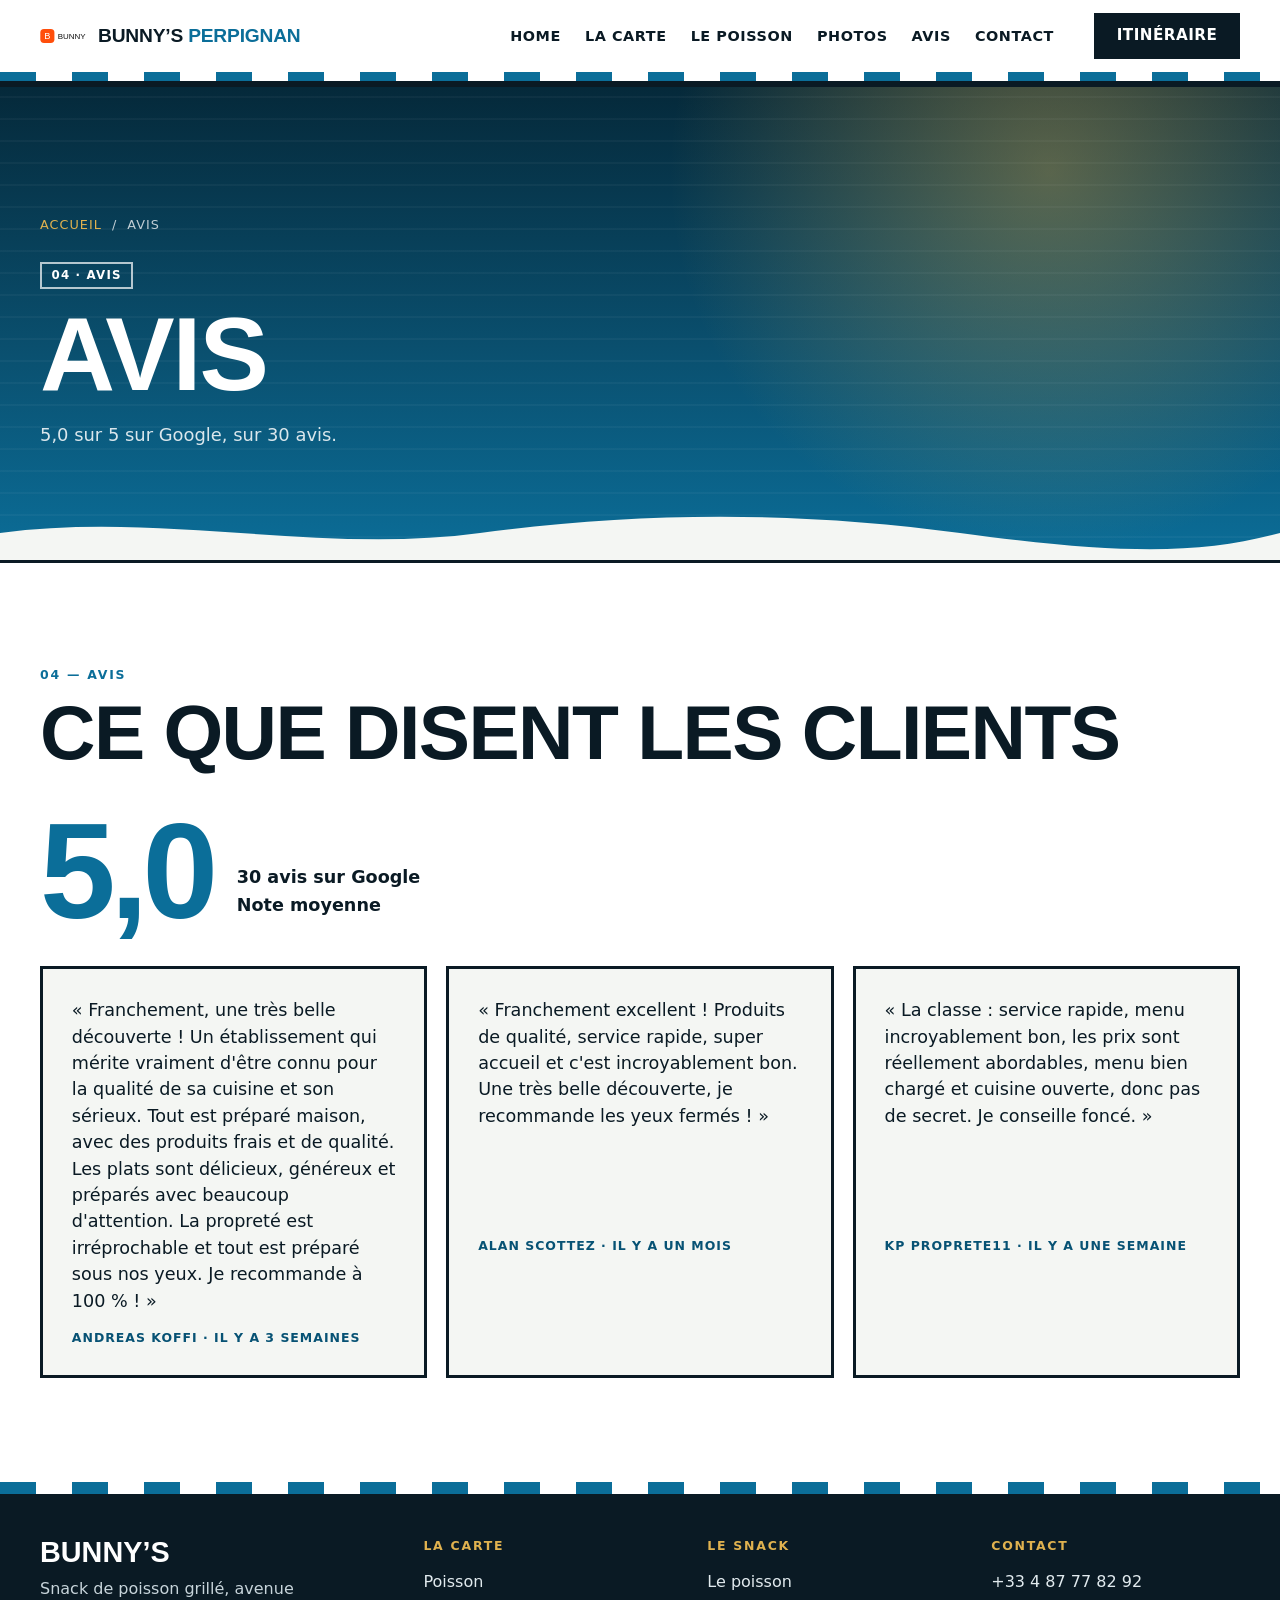
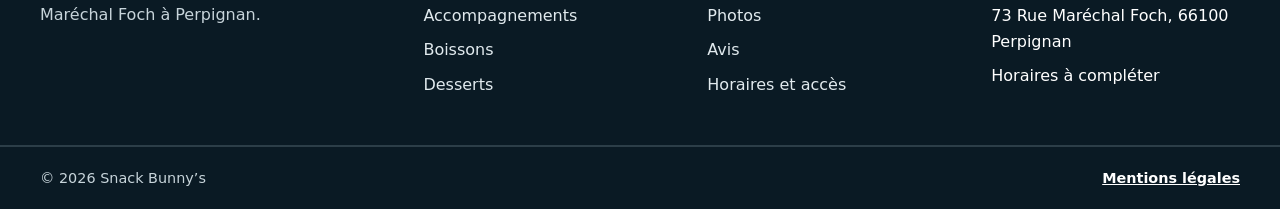
==== commit 2e398f0b: "Bunny3: apply business info, rating and hours across all pages Co-Authored-By: Claude Haiku 5.5 <nor" ====
--- a/avis.html
+++ b/avis.html
@@ -4,7 +4,7 @@
   <meta charset="UTF-8">
   <meta name="viewport" content="width=device-width, initial-scale=1">
   <title>Avis · Bunny’s</title>
-  <meta name="description" content="Les avis clients du snack Bunny’s à Perpignan. Note Google 4,9/5 sur 39 avis.">
+  <meta name="description" content="Les avis clients du snack Bunny’s à Perpignan. Note Google 5,0/5 sur 30 avis.">
   <meta name="theme-color" content="#0B6E99">
   <meta name="color-scheme" content="light">
   <link rel="icon" href="assets/img/favicon.svg" type="image/svg+xml">
@@ -36,7 +36,7 @@
         <li><a href="contact.html">Contact</a></li>
       </ul>
 
-      <a class="lg-btn lg-btn--navy lg-nav__cta" href="https://www.google.com/maps/dir/?api=1&amp;destination=Snack+La+Gamba+Perpignan+73+Rue+Mar%C3%A9chal+Foch+66100+B%C3%A9ziers" rel="noopener">Itinéraire</a>
+      <a class="lg-btn lg-btn--navy lg-nav__cta" href="https://www.google.com/maps/dir/?api=1&amp;destination=Bunny%E2%80%99s+Perpignan+73+Rue+Mar%C3%A9chal+Foch+66100+B%C3%A9ziers" rel="noopener">Itinéraire</a>
 
       <button class="lg-burger" type="button" data-burger aria-expanded="false" aria-controls="drawer">
         <span class="lg-burger__label">Menu</span>
@@ -77,7 +77,7 @@
         <nav class="lg-sub-hero__crumbs" aria-label="Fil d'Ariane"><a href="index.html">Accueil</a><span aria-hidden="true">/</span><span>Avis</span></nav>
         <p class="lg-sub-hero__kicker">04 · Avis</p>
         <h1 class="lg-sub-hero__title">Avis</h1>
-        <p class="lg-sub-hero__lead">4,9 sur 5 sur Google, sur 39 avis.</p>
+        <p class="lg-sub-hero__lead">5,0 sur 5 sur Google, sur 30 avis.</p>
       </div>
       <svg class="lg-sub-hero__wave" viewBox="0 0 1440 90" preserveAspectRatio="none" aria-hidden="true" focusable="false"><path d="M0 45 C180 10 360 80 540 45 S900 10 1080 45 S1350 80 1440 45 L1440 90 L0 90 Z" fill="currentColor"/></svg>
     </section>
@@ -155,7 +155,7 @@
     <a class="lg-dock__btn" href="tel:+33487778292">
       <svg class="lg-icon" aria-hidden="true"><use href="#icon-phone"></use></svg> Appeler
     </a>
-    <a class="lg-dock__btn lg-dock__btn--sea" href="https://www.google.com/maps/dir/?api=1&amp;destination=Snack+La+Gamba+Perpignan+73+Rue+Mar%C3%A9chal+Foch+66100+B%C3%A9ziers" rel="noopener">Itinéraire</a>
+    <a class="lg-dock__btn lg-dock__btn--sea" href="https://www.google.com/maps/dir/?api=1&amp;destination=Bunny%E2%80%99s+Perpignan+73+Rue+Mar%C3%A9chal+Foch+66100+B%C3%A9ziers" rel="noopener">Itinéraire</a>
   </nav>
 
   <dialog class="lg-lightbox" id="lightbox" aria-labelledby="lightbox-caption">
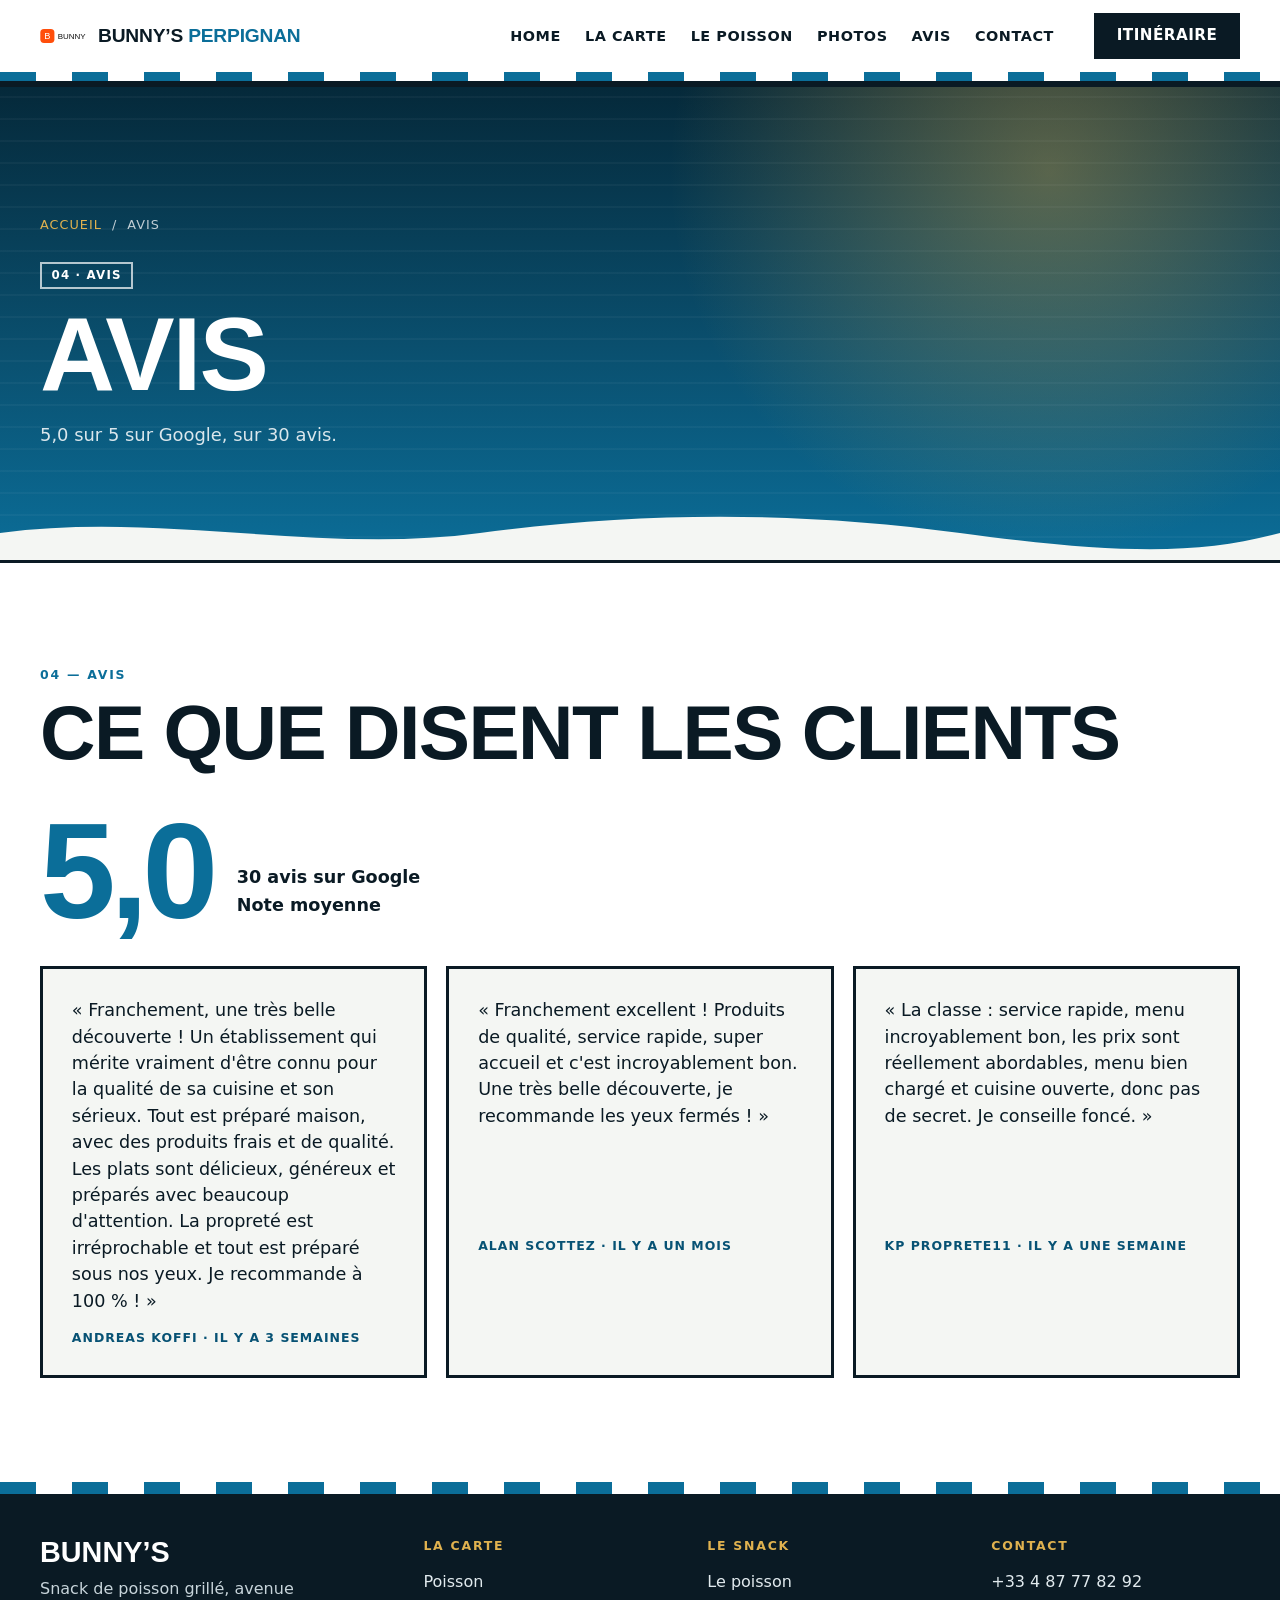
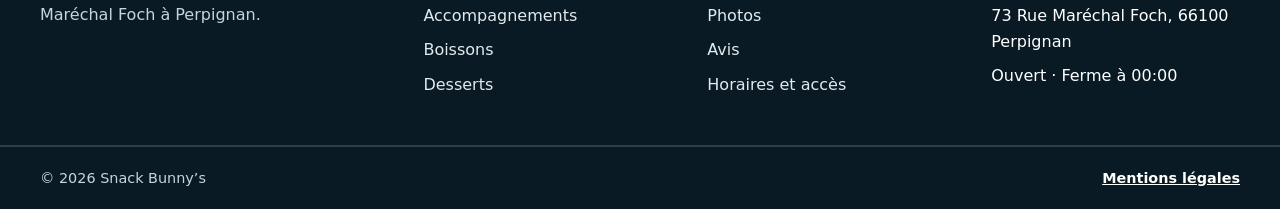
==== commit f3d8d6ce: "Bunny3: fix mobile call-to-action layout and status text Co-Authored-By: Claude Haiku 5.5 <noreply@a" ====
--- a/avis.html
+++ b/avis.html
@@ -9,6 +9,7 @@
   <meta name="color-scheme" content="light">
   <link rel="icon" href="assets/img/favicon.svg" type="image/svg+xml">
   <link rel="stylesheet" href="assets/css/styles.css">
+  <link rel="stylesheet" href="assets/css/mobile-fix.css">
   <link rel="stylesheet" href="assets/css/subpages5.css">
   <script>
     document.documentElement.classList.add('js');
--- a/assets/css/mobile-fix.css
+++ b/assets/css/mobile-fix.css
@@ -0,0 +1,24 @@
+/* Closing call-to-action: keep the title and buttons inside the screen on phones */
+.lg-cta__title {
+  font-size: clamp(2.1rem, 9vw, 3.6rem);
+  line-height: 1;
+  overflow-wrap: break-word;
+  word-break: normal;
+}
+.lg-cta__title span { white-space: nowrap; }
+.lg-cta__status { overflow-wrap: anywhere; }
+.lg-cta__actions {
+  display: flex;
+  flex-direction: column;
+  gap: 12px;
+  width: 100%;
+}
+.lg-cta__actions .lg-btn {
+  width: 100%;
+  justify-content: center;
+  white-space: normal;
+  text-align: center;
+}
+@media (max-width: 520px) {
+  .lg-cta__inner { padding-inline: 16px; }
+}
